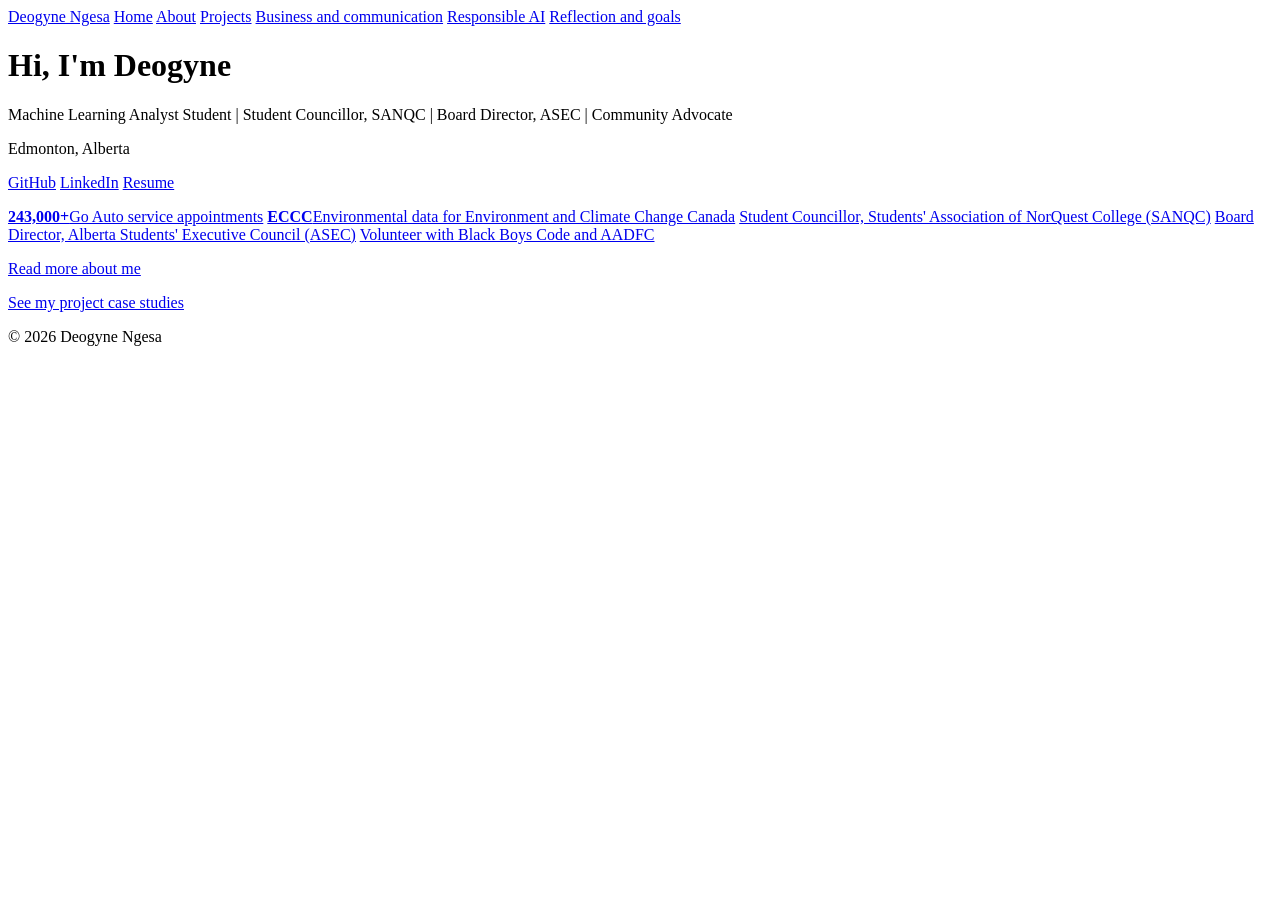
==== index.html @ a9c5364d "Rename home.html to index.html" ====
<!DOCTYPE html>
<html lang="en">
<head>
  <meta charset="UTF-8">
  <meta name="viewport" content="width=device-width, initial-scale=1">
  <title>Deogyne Ngesa | Machine Learning Analyst Student</title>
  <link rel="stylesheet" href="style.css">
</head>
<body>

<nav>
  <a class="brand" href="index.html">Deogyne Ngesa</a>
  <a href="index.html" aria-current="page">Home</a>
  <a href="about.html">About</a>
  <a href="projects.html">Projects</a>
  <a href="business.html">Business and communication</a>
  <a href="responsible-ai.html">Responsible AI</a>
  <a href="reflection.html">Reflection and goals</a>
</nav>

<header class="band">
  <div class="hero">
    <div class="hero-text">
      <h1>Hi, I'm Deogyne</h1>
      <p class="tagline">Machine Learning Analyst Student | Student Councillor, SANQC | Board Director, ASEC | Community Advocate</p>
      <p class="location">Edmonton, Alberta</p>
      <p class="links">
        <a href="https://github.com/dngesa">GitHub</a>
        <a href="https://www.linkedin.com/in/deogyne-ngesa-44828a342/">LinkedIn</a>
        <a href="DeogyneNgesa_resume.pdf" target="_blank" rel="noopener">Resume</a>
      </p>
    </div>
    <img src="images/DP.png" alt="Portrait of Deogyne Ngesa" onerror="this.style.display='none'">
  </div>
</header>

<main>
  <div class="facts">
    <a class="fact big" href="projects.html"><b>243,000+</b>Go Auto service appointments</a>
    <a class="fact wide" href="projects.html"><b>ECCC</b>Environmental data for Environment and Climate Change Canada</a>
    <a class="fact" href="about.html">Student Councillor, Students' Association of NorQuest College (SANQC)</a>
    <a class="fact" href="about.html">Board Director, Alberta Students' Executive Council (ASEC)</a>
    <a class="fact" href="about.html">Volunteer with Black Boys Code and AADFC</a>
  </div>

  <section class="next">
    <p><a href="about.html">Read more about me</a></p>
    <p><a href="projects.html">See my project case studies</a></p>
  </section>
</main>

<footer>&copy; 2026 Deogyne Ngesa</footer>

</body>
</html>
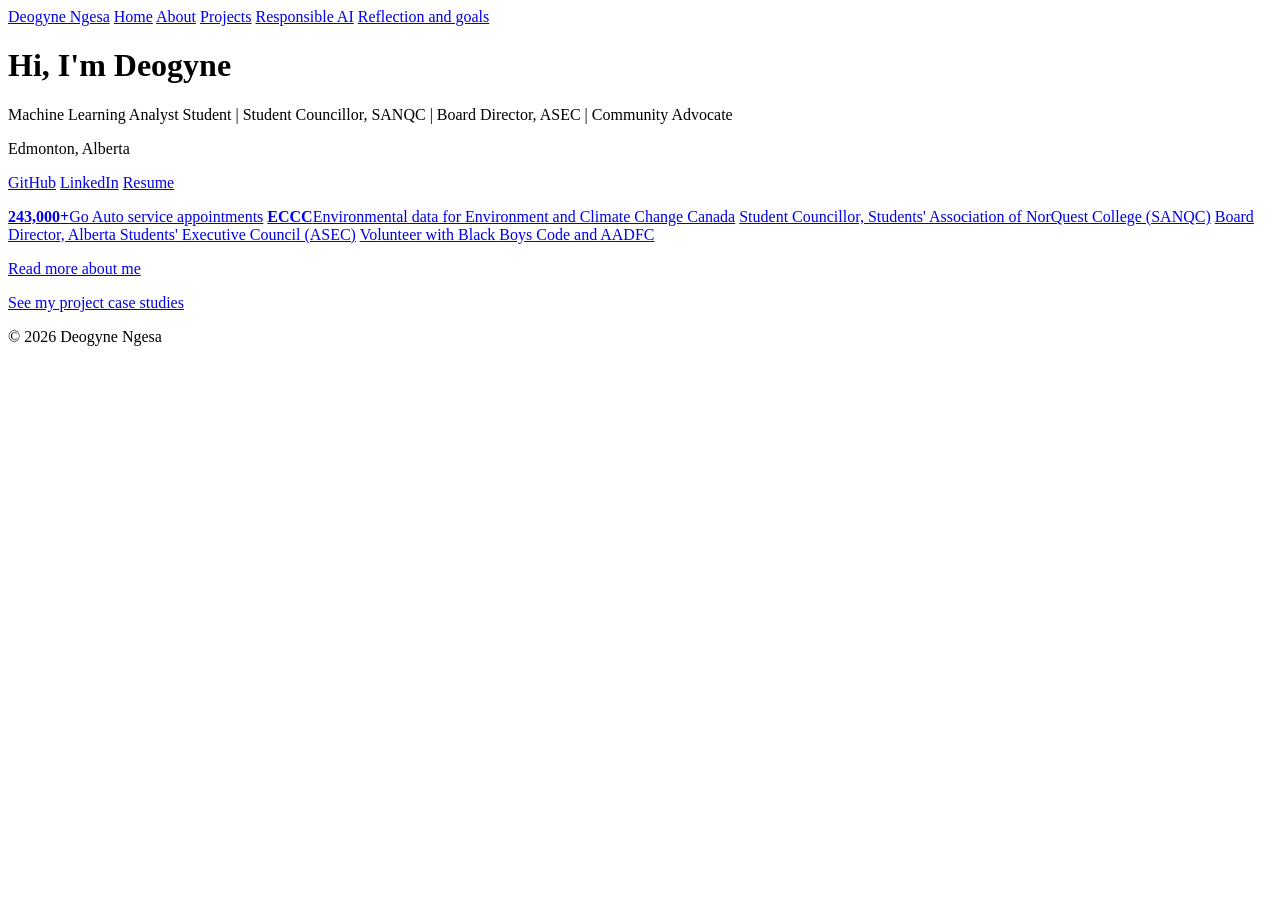
==== commit ede762bb: "Replace 'Business and communication' link with 'Leadership'" ====
--- a/index.html
+++ b/index.html
@@ -13,8 +13,7 @@
   <a href="index.html" aria-current="page">Home</a>
   <a href="about.html">About</a>
   <a href="projects.html">Projects</a>
-  <a href="business.html">Business and communication</a>
-  <a href="responsible-ai.html">Responsible AI</a>
+  <a href="leadership.html">Responsible AI</a>
   <a href="reflection.html">Reflection and goals</a>
 </nav>
 
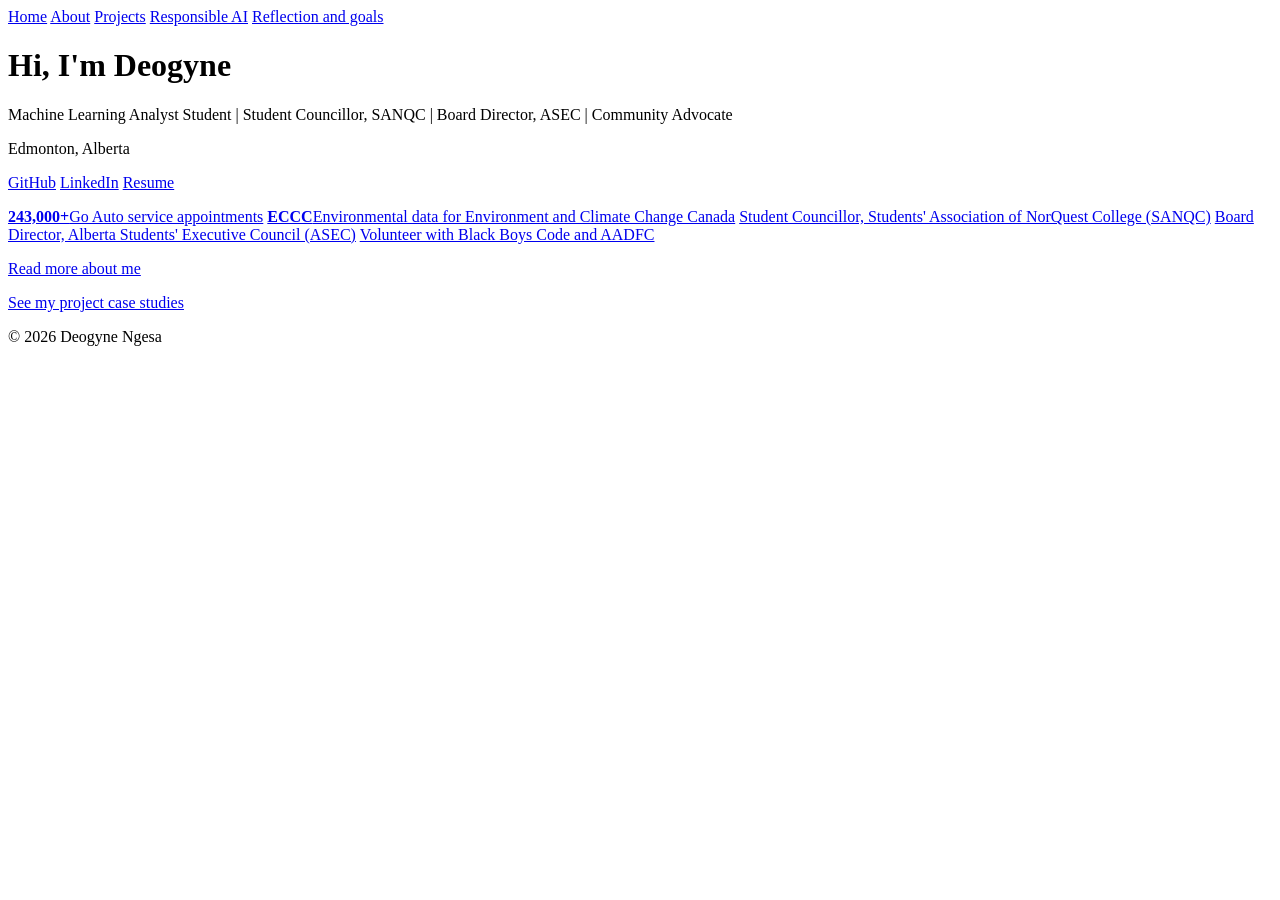
==== commit 5352b7cc: "Remove brand link from navigation Removed the brand link from the navigation menu." ====
--- a/index.html
+++ b/index.html
@@ -9,7 +9,6 @@
 <body>
 
 <nav>
-  <a class="brand" href="index.html">Deogyne Ngesa</a>
   <a href="index.html" aria-current="page">Home</a>
   <a href="about.html">About</a>
   <a href="projects.html">Projects</a>
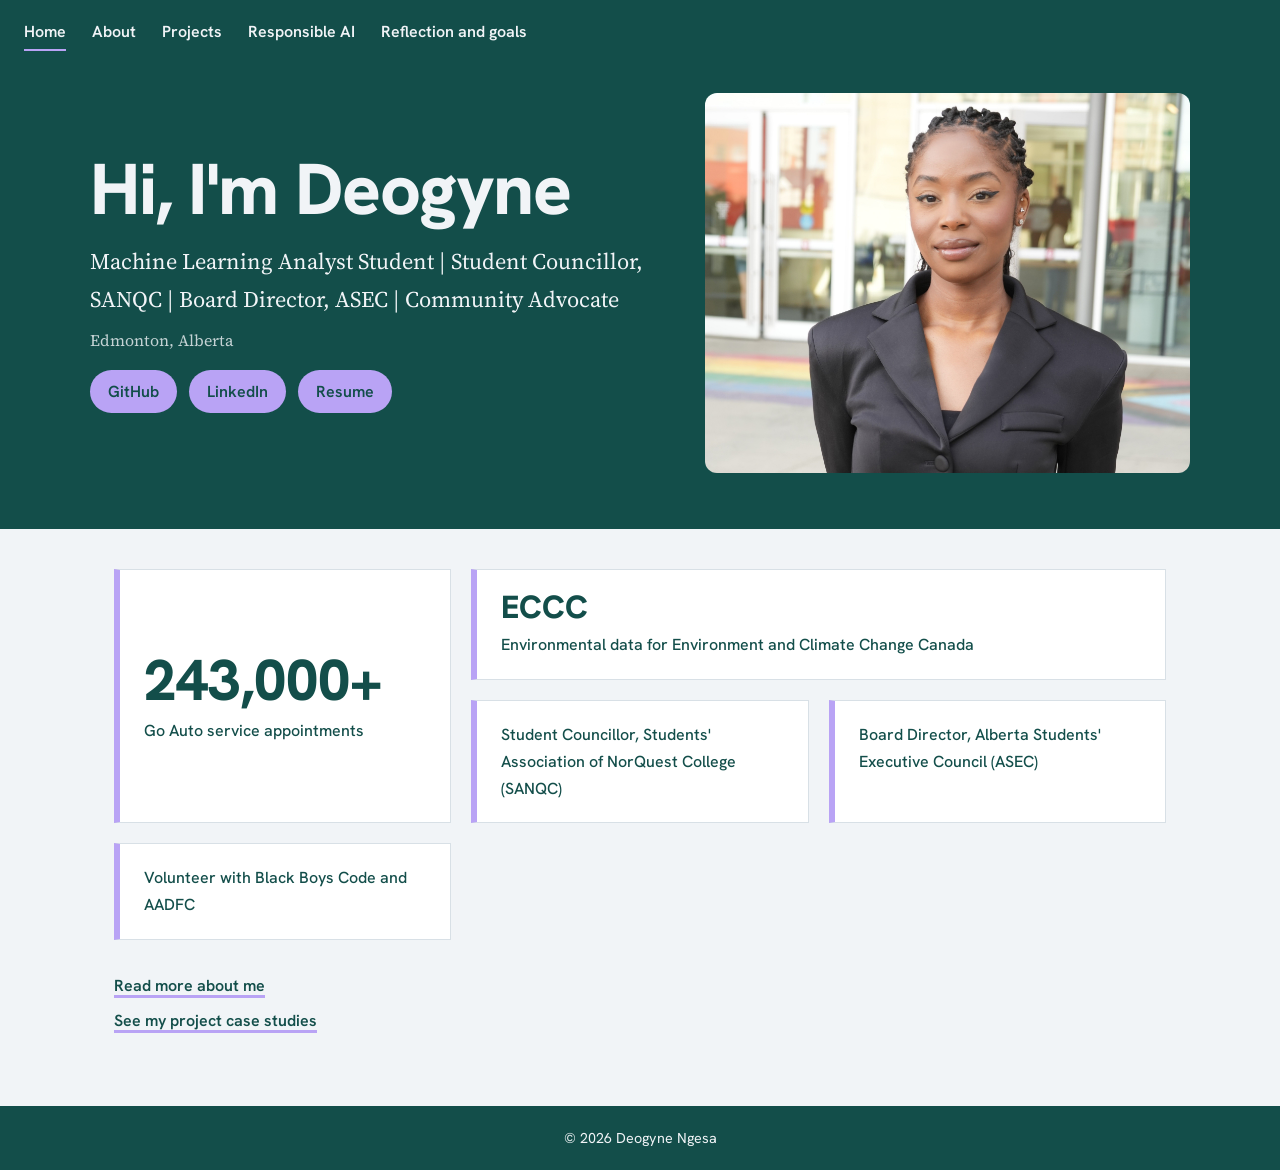
==== commit 5327c8ab: "Update profile image source in index.html" ====
--- a/index.html
+++ b/index.html
@@ -28,7 +28,7 @@
         <a href="DeogyneNgesa_resume.pdf" target="_blank" rel="noopener">Resume</a>
       </p>
     </div>
-    <img src="images/DP.png" alt="Portrait of Deogyne Ngesa" onerror="this.style.display='none'">
+    <img src="DeogyneNgesa_headshot.jpg" alt="Portrait of Deogyne Ngesa" onerror="this.style.display='none'">
   </div>
 </header>
 
--- a/style.css
+++ b/style.css
@@ -0,0 +1,64 @@
+@import url("https://fonts.googleapis.com/css2?family=Hanken+Grotesk:wght@500;600;800&family=Source+Serif+4:wght@400;500&display=swap");
+
+/* ===== CHANGE YOUR COLOURS HERE ===== */
+:root {
+  --dark:   #134e4a;  /* nav, hero band, footer, headings */
+  --accent: #b9a3f5;  /* lavender: underlines, card edges, buttons */
+  --light:  #f1f4f7;  /* page background and text on dark */
+  --card:   #ffffff;  /* card background */
+  --line:   #d8e0e6;  /* thin borders */
+  --sans:   "Hanken Grotesk", system-ui, -apple-system, "Segoe UI", sans-serif;
+  --serif:  "Source Serif 4", Georgia, "Times New Roman", serif;
+}
+/* ===================================== */
+
+* { box-sizing: border-box; }
+body { margin: 0; background: var(--light); color: var(--dark); font-family: var(--serif); line-height: 1.7; }
+
+/* Nav */
+nav { background: var(--dark); display: flex; flex-wrap: wrap; gap: 8px 26px; padding: 18px 24px; }
+nav a { font-family: var(--sans); font-weight: 600; color: var(--light); text-decoration: none; padding-bottom: 4px; border-bottom: 2px solid transparent; }
+nav a:hover { border-bottom-color: rgba(185,163,245,.7); }
+nav a[aria-current="page"] { border-bottom-color: var(--accent); }
+
+/* Hero band */
+.band { background: var(--dark); padding: 24px 24px 56px; }
+.hero { max-width: 1100px; margin: 0 auto; display: grid; grid-template-columns: 1.2fr 1fr; gap: 32px; align-items: center; }
+.hero h1 { font-family: var(--sans); font-weight: 800; font-size: clamp(2.4rem, 7vw, 4.5rem); line-height: 1.02; letter-spacing: -0.02em; color: var(--light); margin: 0 0 16px; }
+.tagline { font-size: clamp(1.1rem, 2.4vw, 1.4rem); color: var(--light); margin: 0 0 8px; }
+.location { color: var(--light); opacity: .8; margin: 0 0 16px; }
+.links { display: flex; flex-wrap: wrap; gap: 12px; margin: 0; }
+.links a { font-family: var(--sans); font-weight: 600; color: var(--dark); background: var(--accent); text-decoration: none; padding: 8px 18px; border-radius: 999px; }
+.links a:hover { filter: brightness(1.08); }
+.hero img { width: 100%; max-height: 380px; object-fit: cover; border-radius: 12px; }
+
+/* Main content */
+main { max-width: 1100px; margin: 0 auto; padding: 40px 24px 24px; }
+
+/* Fact cards */
+.facts { display: grid; grid-template-columns: repeat(3, 1fr); grid-auto-flow: dense; gap: 20px; }
+.fact { display: block; background: var(--card); border: 1px solid var(--line); border-left: 6px solid var(--accent); padding: 20px 24px; color: var(--dark); text-decoration: none; font-family: var(--sans); font-weight: 500; }
+.fact:hover { border-color: var(--dark); border-left-color: var(--accent); }
+.fact b { display: block; font-weight: 800; font-size: 2rem; line-height: 1.1; margin-bottom: 6px; }
+.fact.big { grid-row: span 2; display: flex; flex-direction: column; justify-content: center; }
+.fact.big b { font-size: clamp(2.4rem, 5vw, 3.6rem); }
+.fact.wide { grid-column: span 2; }
+
+/* Links to other pages */
+.next { margin-top: 32px; }
+.next p { margin: 0 0 8px; }
+.next a { font-family: var(--sans); font-weight: 600; color: var(--dark); text-decoration-color: var(--accent); text-decoration-thickness: 3px; text-underline-offset: 4px; }
+.next a:hover { background: var(--accent); }
+
+/* Footer */
+footer { background: var(--dark); color: var(--light); text-align: center; padding: 20px 24px; margin-top: 40px; font-family: var(--sans); font-size: .9rem; }
+
+/* Keyboard focus */
+a:focus-visible { outline: 3px solid var(--accent); outline-offset: 3px; }
+
+/* Small screens */
+@media (max-width: 800px) {
+  .hero { grid-template-columns: 1fr; }
+  .facts { grid-template-columns: 1fr; }
+  .fact.big, .fact.wide { grid-row: auto; grid-column: auto; }
+}
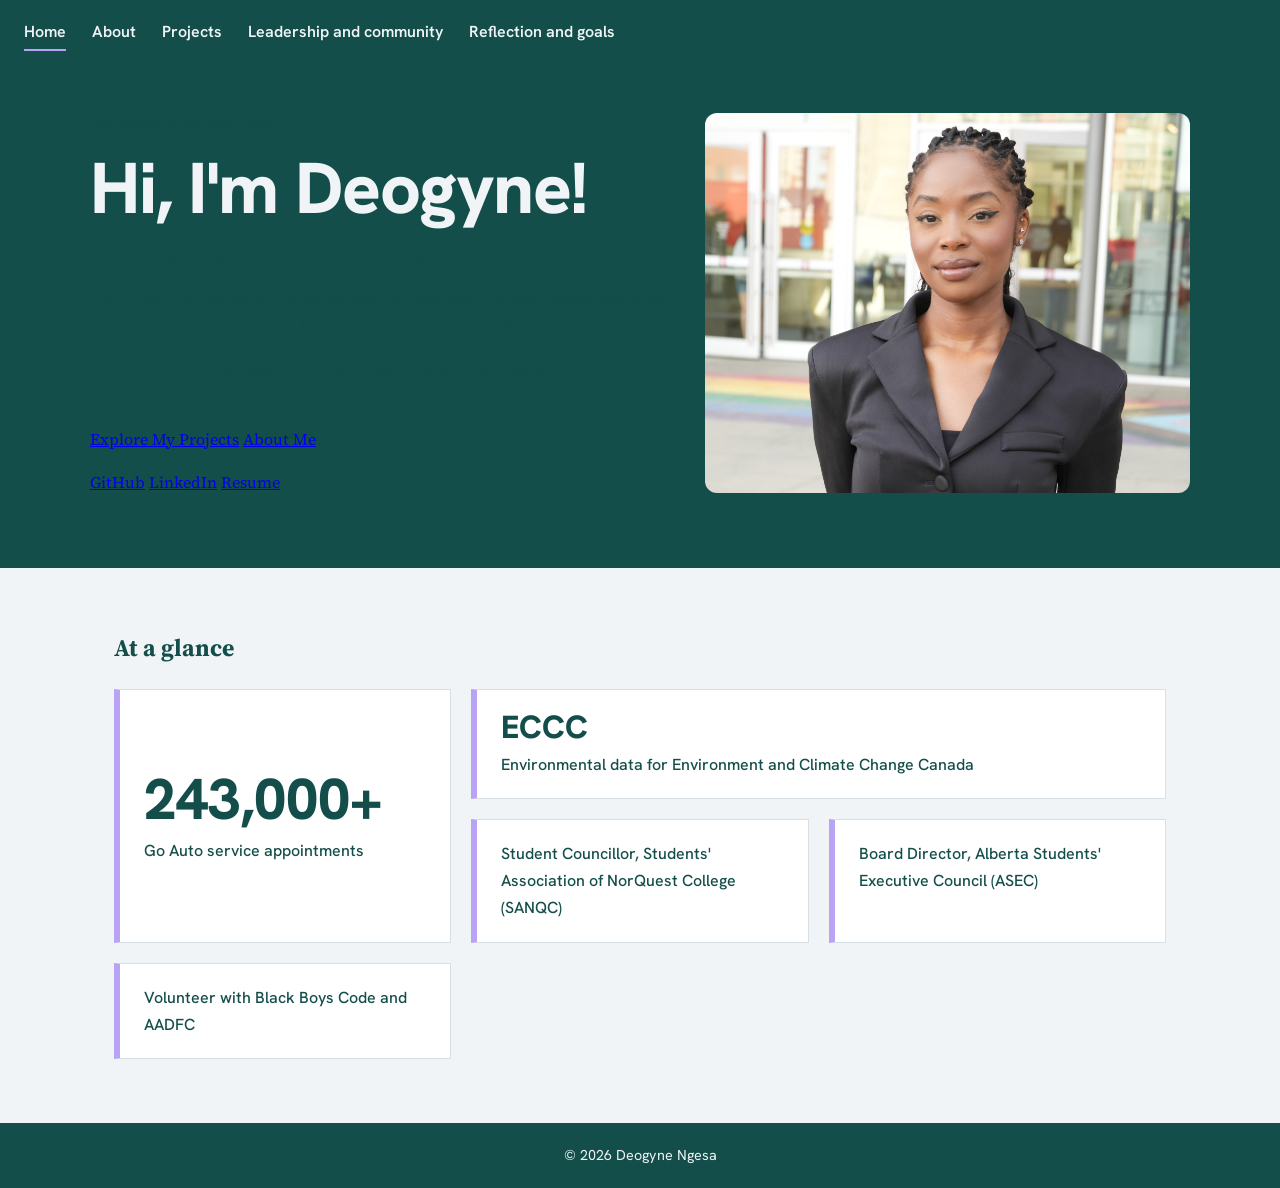
==== commit 4820722c: "Update index.html" ====
--- a/index.html
+++ b/index.html
@@ -12,17 +12,23 @@
   <a href="index.html" aria-current="page">Home</a>
   <a href="about.html">About</a>
   <a href="projects.html">Projects</a>
-  <a href="leadership.html">Responsible AI</a>
+  <a href="leadership.html">Leadership and community</a>
   <a href="reflection.html">Reflection and goals</a>
 </nav>
 
 <header class="band">
   <div class="hero">
     <div class="hero-text">
-      <h1>Hi, I'm Deogyne</h1>
-      <p class="tagline">Machine Learning Analyst Student | Student Councillor, SANQC | Board Director, ASEC | Community Advocate</p>
-      <p class="location">Edmonton, Alberta</p>
-      <p class="links">
+      <p class="eyebrow">Welcome to my portfolio</p>
+      <h1>Hi, I'm Deogyne!</h1>
+      <p class="subtitle">Machine Learning Analyst Student | Aspiring Data Scientist</p>
+      <p class="intro">I'm a Machine Learning Analyst student at NorQuest College, passionate about data, technology, and using AI to solve real-world problems.</p>
+      <p class="intro">This portfolio showcases my projects, learning journey, leadership experiences, and community involvement.</p>
+      <div class="cta">
+        <a class="btn btn-primary" href="projects.html">Explore My Projects</a>
+        <a class="btn btn-outline" href="about.html">About Me</a>
+      </div>
+      <p class="social">
         <a href="https://github.com/dngesa">GitHub</a>
         <a href="https://www.linkedin.com/in/deogyne-ngesa-44828a342/">LinkedIn</a>
         <a href="DeogyneNgesa_resume.pdf" target="_blank" rel="noopener">Resume</a>
@@ -33,17 +39,15 @@
 </header>
 
 <main>
-  <div class="facts">
-    <a class="fact big" href="projects.html"><b>243,000+</b>Go Auto service appointments</a>
-    <a class="fact wide" href="projects.html"><b>ECCC</b>Environmental data for Environment and Climate Change Canada</a>
-    <a class="fact" href="about.html">Student Councillor, Students' Association of NorQuest College (SANQC)</a>
-    <a class="fact" href="about.html">Board Director, Alberta Students' Executive Council (ASEC)</a>
-    <a class="fact" href="about.html">Volunteer with Black Boys Code and AADFC</a>
-  </div>
-
-  <section class="next">
-    <p><a href="about.html">Read more about me</a></p>
-    <p><a href="projects.html">See my project case studies</a></p>
+  <section class="glance" aria-labelledby="glance-h">
+    <h2 id="glance-h">At a glance</h2>
+    <div class="facts">
+      <a class="fact big" href="projects.html"><b>243,000+</b>Go Auto service appointments</a>
+      <a class="fact wide" href="projects.html"><b>ECCC</b>Environmental data for Environment and Climate Change Canada</a>
+      <a class="fact" href="leadership.html">Student Councillor, Students' Association of NorQuest College (SANQC)</a>
+      <a class="fact" href="leadership.html">Board Director, Alberta Students' Executive Council (ASEC)</a>
+      <a class="fact" href="leadership.html">Volunteer with Black Boys Code and AADFC</a>
+    </div>
   </section>
 </main>
 
